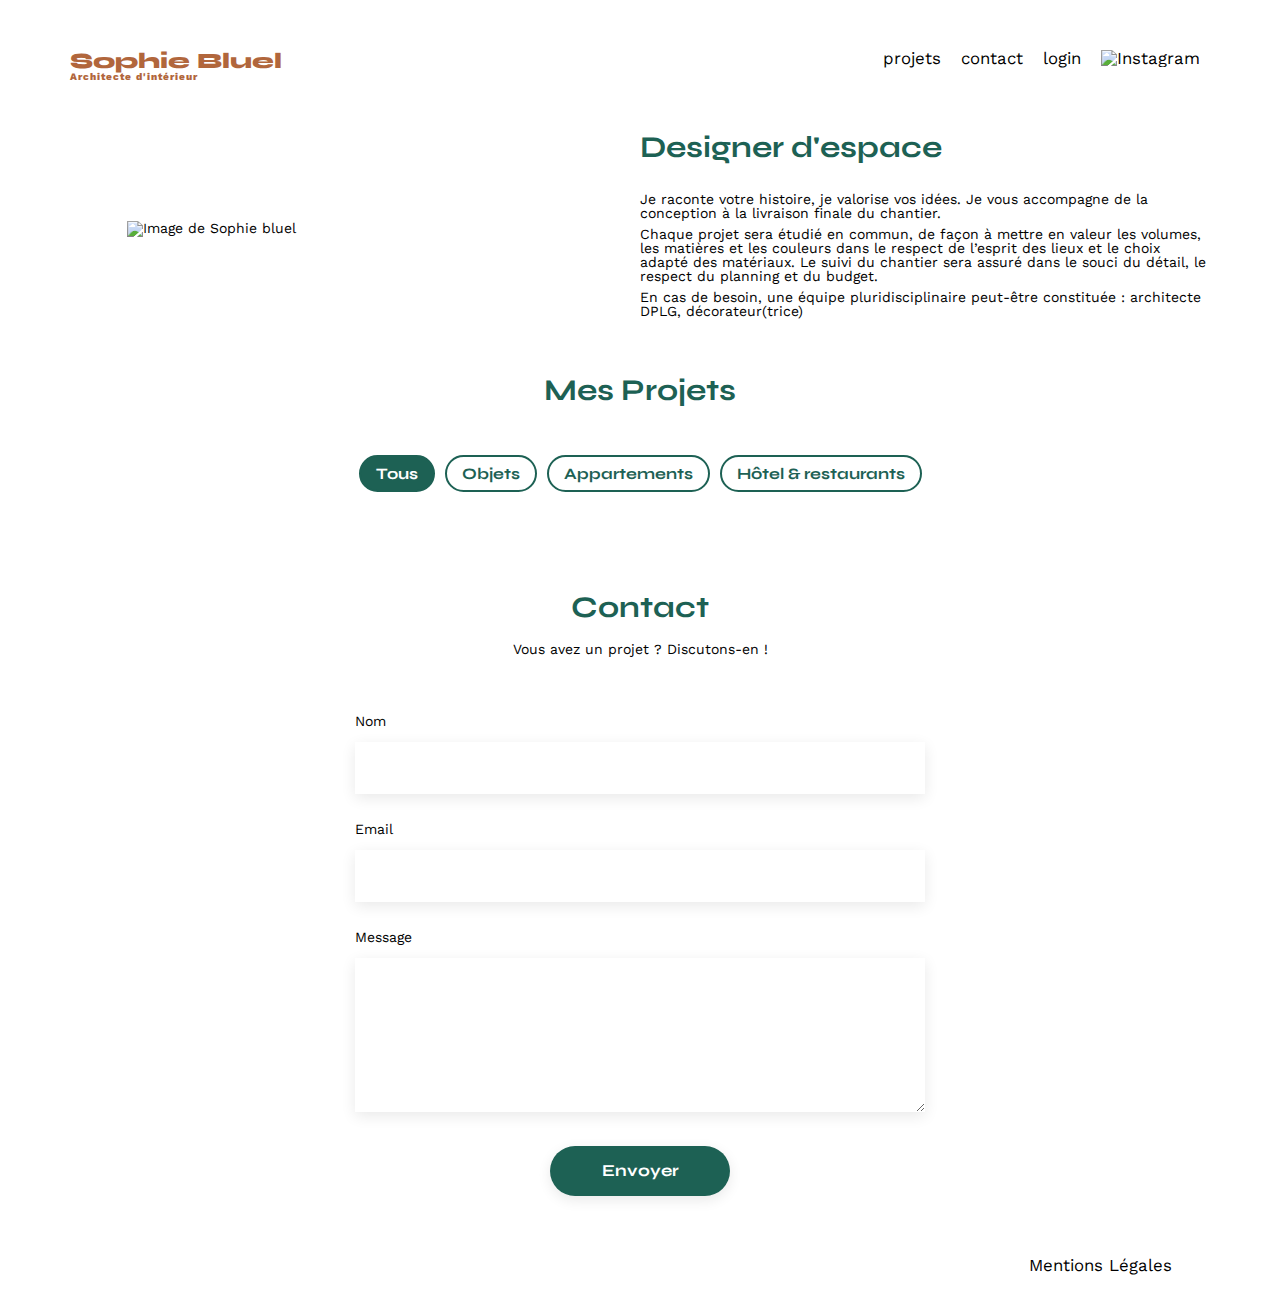
==== FrontEnd/index.html @ 1c9f4929 "ameliorations, envoir api fonctionnels, suppression de la gallerie fonctionnelle" ====
<!DOCTYPE html>
<html lang="fr">
  <head>
    <meta charset="UTF-8" />
    <title>Sophie Bluel - Architecte d'intérieur</title>
    <meta name="viewport" content="width=device-width, initial-scale=1.0" />
    <link rel="preconnect" href="https://fonts.googleapis.com" />
    <link rel="preconnect" href="https://fonts.gstatic.com" crossorigin />
    <link
      href="https://fonts.googleapis.com/css2?family=Syne:wght@700;800&family=Work+Sans&display=swap"
      rel="stylesheet"
    />
    <meta name="description" content="" />
    <link rel="stylesheet" href="./assets/style.css" />
    <script src="./assets/javascript/index.js" defer></script>
    <link
      rel="stylesheet"
      href="https://cdnjs.cloudflare.com/ajax/libs/font-awesome/6.2.1/css/all.min.css"
      integrity="sha512-MV7K8+y+gLIBoVD59lQIYicR65iaqukzvf/nwasF0nqhPay5w/9lJmVM2hMDcnK1OnMGCdVK+iQrJ7lzPJQd1w=="
      crossorigin="anonymous"
      referrerpolicy="no-referrer"
    />
  </head>
  <body>
    <aside class="modale remove">
      <div class="modale_container">
        <div class="modale_start">
          <div class="modale_top">
            <i class="fa-solid fa-arrow-left white"></i>

            <i class="fa-sharp fa-solid fa-xmark red"></i>
          </div>

          <h3 class="modale_titre">Galerie Photo</h3>
          <div class="modale_container_images"></div>
          <hr />
          <button class="ajout_photo">Ajouter une photo</button>
          <p class="supprimer">Supprimer la galerie</p>
         <aside class="modale_supprimer ">
          <p class="message_supprimer remove">Êtes vous sûr de vouloir supprimer toute la galerie? Cette action est <span>IRREVERSIBLE</span></p>
         
         </aside> 
        </div>

        <!--Modale: Ajouter une photo-->
        <div class="modale_form remove">
          <div class="modale_top">
            <i class="fa-solid fa-arrow-left"></i>
            <i class="fa-sharp fa-solid fa-xmark red"></i>
          </div>

          <h3 class="modale_titre">Ajout Photo</h3>

          <div class="modale_container_form">
            <img id="modale_container_form_img" src="assets/icons/modale_ajouter_image.svg" />
            <input
              type="file"
              id="real_image_form"
              name="image_form"
              aria-hidden="true"
              accept="image/png, image/jpg"
            />
            <button id="ajout_photo">+ Ajouter Photo</button>
            <p id="format">jpg, png: 4mo max</p>
          </div>
          <p class="erreur_taille remove">Veuillez selectionner une image de moins de 4mo</p>
          <p>Titre</p>
          <input type="text" id="input_title" name="input_title">
          <p>Catégorie</p>
          <select
          name="input_category"
          id="input_category"
          class="modal_input"
        >
          <!-- Options pour les catégories -->
          <option class="option" disabled selected>Choisir une option</option>
          
        </select>
      

          <hr/>
          <button class="valider" type="submit">Valider</button>
        </div>
      </div>
    </aside>
    <header>
      <h1>Sophie Bluel <span>Architecte d'intérieur</span></h1>
      <nav>
        <ul>
          <li>projets</li>
          <li>contact</li>
          <li class="link_login"><a href="login.html">login</a></li>
          <li><img src="./assets/icons/instagram.png" alt="Instagram" /></li>
        </ul>
      </nav>
    </header>
    <main>
      <section id="introduction">
        <figure>
          <img
            class="photo_sb"
            src="./assets/images/sophie-bluel.png"
            alt="Image de Sophie bluel"
          />
          <div class="modifier modifier_introduction remove">
            <img
              class="icon_modifier"
              src="./assets/icons/modifier.svg"
            />modifier
          </div>
        </figure>
        <article>
          <h2>Designer d'espace</h2>
          <p>
            Je raconte votre histoire, je valorise vos idées. Je vous accompagne
            de la conception à la livraison finale du chantier.
          </p>
          <p>
            Chaque projet sera étudié en commun, de façon à mettre en valeur les
            volumes, les matières et les couleurs dans le respect de l’esprit
            des lieux et le choix adapté des matériaux. Le suivi du chantier
            sera assuré dans le souci du détail, le respect du planning et du
            budget.
          </p>
          <p>
            En cas de besoin, une équipe pluridisciplinaire peut-être constituée
            : architecte DPLG, décorateur(trice)
          </p>
        </article>
      </section>
      <section id="portfolio">
        <div class="projets">
          <h2>Mes Projets</h2>
          <div class="modifier modifier_portfolio remove">
            <img
              class="icon_modifier"
              src="./assets/icons/modifier.svg"
            />modifier
          </div>
        </div>

        <article class="filtres">
          <button class="buttonSelected tous">Tous</button>
          <button class="objets">Objets</button>
          <button class="appart">Appartements</button>
          <button class="hotel">Hôtel & restaurants</button>
        </article>
        <div class="gallery"></div>
      </section>
      <section id="contact">
        <h2>Contact</h2>
        <p>Vous avez un projet ? Discutons-en !</p>
        <form action="#" method="post">
          <label for="name">Nom</label>
          <input type="text" name="name" id="name" />
          <label for="email">Email</label>
          <input type="email" name="email" id="email" />
          <label for="message">Message</label>
          <textarea name="message" id="message" cols="30" rows="10"></textarea>
          <input type="submit" value="Envoyer" />
        </form>
      </section>
    </main>

    <footer>
      <nav>
        <ul>
          <li>Mentions Légales</li>
        </ul>
      </nav>
    </footer>
  </body>
</html>
---- FrontEnd/assets/style.css ----
/* http://meyerweb.com/eric/tools/css/reset/
   v2.0 | 20110126
   License: none (public domain)
*/

html,
body,
div,
span,
applet,
object,
iframe,
h1,
h2,
h3,
h4,
h5,
h6,
p,
blockquote,
pre,
a,
abbr,
acronym,
address,
big,
cite,
code,
del,
dfn,
em,
img,
ins,
kbd,
q,
s,
samp,
small,
strike,
strong,
sub,
sup,
tt,
var,
b,
u,
i,
center,
dl,
dt,
dd,
ol,
ul,
li,
fieldset,
form,
label,
legend,
table,
caption,
tbody,
tfoot,
thead,
tr,
th,
td,
article,
aside,
canvas,
details,
embed,
figure,
figcaption,
footer,
header,
hgroup,
menu,
nav,
output,
ruby,
section,
summary,
time,
mark,
audio,
video {
  margin: 0;
  padding: 0;
  border: 0;
  font-size: 100%;
  font: inherit;
  vertical-align: baseline;
}
/* HTML5 display-role reset for older browsers */
article,
aside,
details,
figcaption,
figure,
footer,
header,
hgroup,
menu,
nav,
section {
  display: block;
}
body {
  line-height: 1;
}
ol,
ul {
  list-style: none;
}
blockquote,
q {
  quotes: none;
}
blockquote:before,
blockquote:after,
q:before,
q:after {
  content: "";
  content: none;
}
table {
  border-collapse: collapse;
  border-spacing: 0;
}
/** end reset css**/
body {
  max-width: 1140px;
  margin: auto;
  font-family: "Work Sans";
  font-size: 14px;
}
header {
  display: flex;
  justify-content: space-between;
  margin: 50px 0;
}
section {
  margin: 50px 0;
}

h1 {
  display: flex;
  flex-direction: column;
  font-family: "Syne";
  font-size: 22px;
  font-weight: 800;
  color: #b1663c;
}

h1 > span {
  font-family: "Work Sans";
  font-size: 10px;
  letter-spacing: 0.1em;
}

button {
  cursor: pointer;
}

h2 {
  font-family: "Syne";
  font-weight: 700;
  font-size: 30px;
  color: #1d6154;
}
nav ul {
  display: flex;
  align-items: center;
  list-style-type: none;
}
nav li {
  padding: 0 10px;
  font-size: 1.2em;
}
/* MODALE */
.modale {
  position: fixed;
  display: flex;
  align-items: center;
  justify-content: center;
  inset: 0;
  width: 100%;
  height: 100%;
  background-color: rgba(0, 0, 0, 0.736);
  margin: 0px;
}

.modale_container {
  display: flex;
  flex-direction: column;
  align-items: center;
  width: 630px;
  height: 731px;
  max-width: 100vw;
  max-height: 100vh;
  padding: 30px;
  background: #fff;
  padding: 20px;
  border-radius: 10px;
  overflow: scroll;

}
.modale_start {
  display: flex;
  flex-direction: column;
}

.modale_top {
  width: 80%;
  display: flex;
  justify-content: space-between;

}

.modale i.fa-xmark {
  font-size: 24px;
  z-index: 20;
}

.modale h3 {
  display: flex;
  justify-content: center;
  margin-top: 25px;
  font-size: 26px;
  font-weight: 400;
}

.modale_container_images {
  display: grid;
  grid-template-columns: repeat(5, 1fr);
  gap: 5px;
  margin: 50px auto;
  width: 435px;
}

.modale_container_images figure {
  width: 76.86px;
}
.modale_image {
  width: 76.86px;
  height: 102.57px;
  cursor: pointer;
}
.modale_image_trash {
  position: relative;
  left: 26px;
  bottom: 98px;
  width: 45px;
  cursor: pointer;
}
.red:hover {
  color: #d65353;
}

.white {
  color: white;
}
hr {
  width: 420px;
  color: #b3b3b3;
  margin-bottom: 40px;
}
.modale button {
  margin: 0 auto;
  height: 37px;
  width: 237px;
  background-color: #1d6154;
  font-weight: 700;
  font-size: 16px;
  font-family: "Syne";
  border: #1d6154 2px solid;
  border-radius: 50px;
  color: white;
  font-size: 14px;
}
.modale .supprimer {
  font-family: "Syne";
  color: #d65353;
  margin-top: 30px;
  text-align: center;
  font-weight: 300;
  font-size: 14px;


}
.modale_supprimer{
  display: flex;
  flex-direction: column;
  align-items: center;
  justify-content: center;
  margin-top: 20px;

}
.modale_supprimer p{
  font-size: 15px;
}

.modale_supprimer span {
  color:#d65353;
}

.modale_supprimer button {
margin-top: 10px;
}

#oui {
  background-color: #d65353 ;
  color: white;
  border: none;
  width: 150px;
  border-radius: 50px;
  margin: 0 auto;
  margin-top: 15px;
  padding: 10px;
  font-size:  13px;
}
.modale_form {
  display: flex;
  flex-direction: column;
}

.modale_container_form {
  width: 420px;
  height: 169px;
  background-color: #e8f1f6;
  margin: 50px auto;
  display: flex;
  flex-direction: column;
  align-items: center;
  margin-bottom: 20px;
}
.modale_top {
  width: 120%;
}

.modale_form .modale_top {
  display: flex;
  justify-content: center;
  gap: 562px;
}

.modale_container_form img {
  margin-top: 30px;
}

#image_form {
  background-color: red;
}
input[type="file"] {
  display: none;
}

#ajout_photo {
  background-color: #cbd6dc;
  color: #306685;
  border: none;
  margin: 10px 0px;
  width: 173px;
}

#ajout_photo:hover {
  background-color: #306685;
  color: white;
}

.format {
  color: #444;
  font-size: 10px;
  font-weight: 400;
}

#input_title,
#input_category {
  width: 420px;
  margin: 0 auto;
  height: 51px;
  border: none;
  box-shadow: 0px 4px 8px rgba(0, 0, 0, 0.253);
  margin-bottom: 10px;
  margin-top: 10px;
}

.modale_form p {
  width: 420px;
  margin: 0 auto;
  font-size: 14px;
}

.preview {
  width: 129px;
  height: 169px;
  object-fit: cover;
}

#format {
  width: auto;
}

.erreur_taille {
  margin: 0 auto;
  text-align: center;
  color: #d65353;
}

.link_login {
  text-decoration: none;
  color: black;
}
li {
  cursor: pointer;
}
li a {
  color: #000000;
  text-decoration: none;
}
li a:hover,
li:hover {
  color: #b1663c;
}
#introduction {
  display: flex;
  align-items: center;
}
#introduction figure {
  flex: 1;
}
#introduction figure .modifier_portfolio,
.modifier_introduction {
  margin: 10px 57px;
}
#introduction figure .icon_modifier {
  width: 18px;
}
#introduction .photo_sb {
  display: block;
  margin: auto;
  width: 80%;
}

.modifier_introduction img {
  margin-right: 10px;
}

.modifier {
  cursor: pointer;
}
.remove {
  display: none !important;
}
#introduction article {
  flex: 1;
}
#introduction h2 {
  margin-bottom: 1em;
}

#introduction p {
  margin-bottom: 0.5em;
}
#portfolio h2 {
  text-align: center;
  margin-bottom: 1em;
}
#portfolio .projets {
  display: flex;
  justify-content: center;
  gap: 35px;
}

.modifier_portfolio {
  gap: 10px;
  margin-top: 5px;
}

.modifier_portfolio img {
  margin-right: 10px;
}

.filtres {
  display: flex;
  justify-content: center;
  gap: 10px;
  padding-top: 20px;
  padding-bottom: 50px;
}
.filtres button {
  height: 37px;
  color: #1d6154;
  font-weight: 700;
  font-size: 16px;
  font-family: "Syne";
  background-color: white;
  border: #1d6154 2px solid;
  border-radius: 50px;
  padding: 5px 15px;
}

.filtres button.buttonSelected {
  background-color: #1d6154;
  color: white;
}
.gallery {
  width: 100%;
  display: grid;
  grid-template-columns: 1fr 1fr 1fr;
  grid-column-gap: 20px;
  grid-row-gap: 20px;
}

.gallery img {
  width: 100%;
}
#contact,
#login {
  width: 50%;
  margin: auto;
}

#login {
  margin-top: 150px;
}
#contact > *,
#login > * {
  text-align: center;
}
#contact h2,
#login h2 {
  margin-bottom: 20px;
}
#contact form,
#login form {
  text-align: left;
  margin-top: 30px;
  display: flex;
  flex-direction: column;
}

#contact input,
#login input {
  height: 50px;
  font-size: 1.2em;
  border: none;
  box-shadow: 0px 4px 14px rgba(0, 0, 0, 0.09);
}
#contact label,
#login label {
  margin: 2em 0 1em 0;
}
#contact textarea,
#login textarea {
  border: none;
  box-shadow: 0px 4px 14px rgba(0, 0, 0, 0.09);
}

input[type="submit"] {
  font-family: "Syne";
  font-weight: 700;
  color: white;
  background-color: #1d6154;
  margin: 2em auto;
  width: 180px;
  text-align: center;
  border-radius: 60px;
}

.oubli {
  color: #3d3d3d;
  display: flex;
  justify-content: center;
}
footer nav ul {
  display: flex;
  justify-content: flex-end;
  margin: 2em;
}

#footer_login {
  margin-top: 305px;
}

.shake {
  animation: shake 0.5s ease-in-out;
}

@keyframes shake {
  0% {
    transform: translateX(0);
  }
  20% {
    transform: translateX(-10px);
  }
  40% {
    transform: translateX(10px);
  }
  60% {
    transform: translateX(-10px);
  }
  80% {
    transform: translateX(10px);
  }
  100% {
    transform: translateX(0);
  }
}
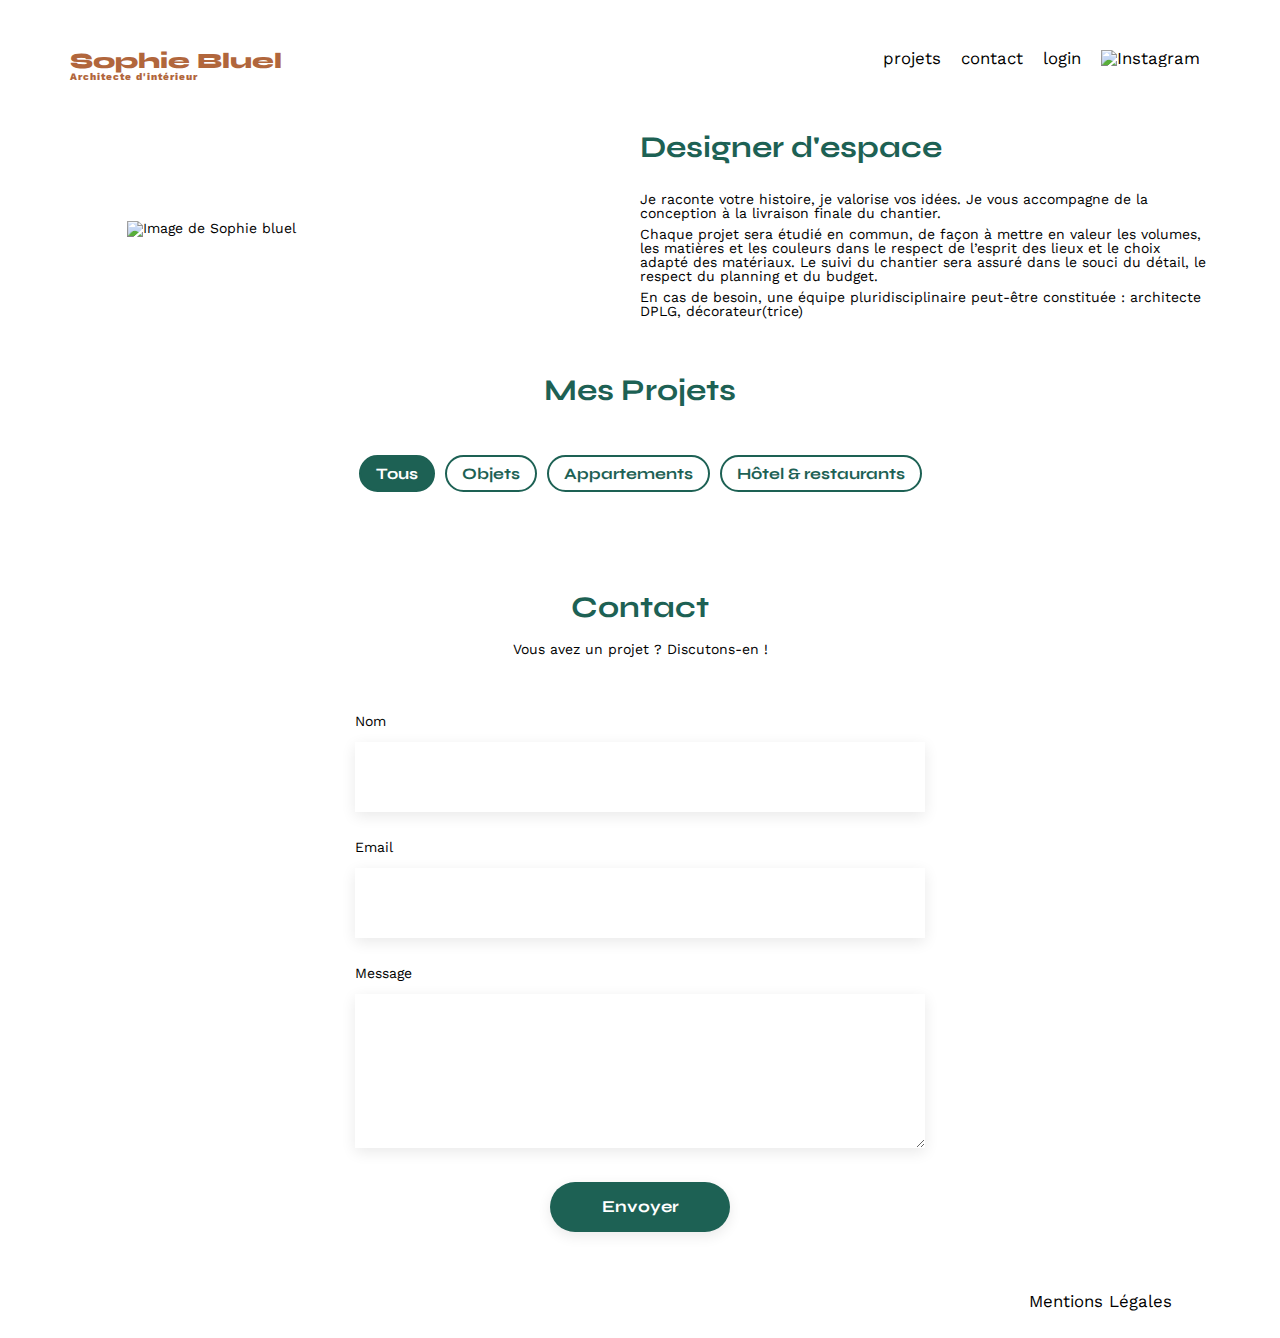
==== commit 192fec29: "version fonctionnelle prête au retour mentor" ====
--- a/FrontEnd/index.html
+++ b/FrontEnd/index.html
@@ -12,7 +12,13 @@
     />
     <meta name="description" content="" />
     <link rel="stylesheet" href="./assets/style.css" />
+    <script src="./assets/javascript/filtres.js"></script>
+    <script src="./assets/javascript/getWorks.js"></script>
+    <script src="./assets/javascript/deleteProject.js"></script>
+    <script src="./assets/javascript/getCategories.js"></script>
+    <script src="./assets/javascript/postWorks.js"></script>
     <script src="./assets/javascript/index.js" defer></script>
+
     <link
       rel="stylesheet"
       href="https://cdnjs.cloudflare.com/ajax/libs/font-awesome/6.2.1/css/all.min.css"
@@ -21,68 +27,74 @@
       referrerpolicy="no-referrer"
     />
   </head>
+  
   <body>
-    <aside class="modale remove">
-      <div class="modale_container">
-        <div class="modale_start">
-          <div class="modale_top">
-            <i class="fa-solid fa-arrow-left white"></i>
+   <aside class="loader remove">
+    <i class="fa-regular fa-trash-can"></i>
+  </aside>
+    <dialog class="modale">
+      <div class="modale_start">
+        <div class="modale_top">
+          <i class="fa-solid fa-arrow-left white"></i>
 
-            <i class="fa-sharp fa-solid fa-xmark red"></i>
-          </div>
-
-          <h3 class="modale_titre">Galerie Photo</h3>
-          <div class="modale_container_images"></div>
-          <hr />
-          <button class="ajout_photo">Ajouter une photo</button>
-          <p class="supprimer">Supprimer la galerie</p>
-         <aside class="modale_supprimer ">
-          <p class="message_supprimer remove">Êtes vous sûr de vouloir supprimer toute la galerie? Cette action est <span>IRREVERSIBLE</span></p>
-         
-         </aside> 
+          <i class="fa-sharp fa-solid fa-xmark red"></i>
         </div>
 
-        <!--Modale: Ajouter une photo-->
-        <div class="modale_form remove">
-          <div class="modale_top">
-            <i class="fa-solid fa-arrow-left"></i>
-            <i class="fa-sharp fa-solid fa-xmark red"></i>
-          </div>
+        <h3 class="modale_titre">Galerie Photo</h3>
+        <div class="modale_images"></div>
+        <hr />
+        <button class="ajout_photo">Ajouter une photo</button>
+        <p class="supprimer">Supprimer la galerie</p>
+        <dialog class="modale_supprimer">
+          <p class="modale_supprimer_gallerie">
+            Êtes vous sûr de vouloir supprimer toute la galerie?<br />
+            Cette action est <span>IRREVERSIBLE</span>
+            <button id="oui" >OUI</button>
+            <button id="non">NON</button>
+          </p>
+        </dialog>
+      </div>
 
-          <h3 class="modale_titre">Ajout Photo</h3>
+      <!--Modale: Ajouter une photo-->
+      <div class="modale_form_container">
+        <div class="modale_top">
+          <i class="fa-solid fa-arrow-left"></i>
+          <i class="fa-sharp fa-solid fa-xmark red"></i>
+        </div>
 
-          <div class="modale_container_form">
-            <img id="modale_container_form_img" src="assets/icons/modale_ajouter_image.svg" />
-            <input
-              type="file"
-              id="real_image_form"
-              name="image_form"
-              aria-hidden="true"
-              accept="image/png, image/jpg"
-            />
-            <button id="ajout_photo">+ Ajouter Photo</button>
-            <p id="format">jpg, png: 4mo max</p>
-          </div>
-          <p class="erreur_taille remove">Veuillez selectionner une image de moins de 4mo</p>
-          <p>Titre</p>
-          <input type="text" id="input_title" name="input_title">
-          <p>Catégorie</p>
-          <select
-          name="input_category"
-          id="input_category"
-          class="modal_input"
-        >
+        <h3 class="modale_titre">Ajout Photo</h3>
+
+        <div class="modale_form">
+          <img
+            id="modale_form_img"
+            src="assets/icons/modale_ajouter_image.svg"
+          />
+          <input
+            type="file"
+            id="real_image_form"
+            name="image_form"
+            aria-hidden="true"
+            accept="image/png, image/jpg"
+          />
+          <button id="ajout_photo">+ Ajouter Photo</button>
+          <p id="format">jpg, png: 4mo max</p>
+        </div>
+        <p class="erreur_taille remove">
+          Veuillez selectionner une image de moins de 4mo
+        </p>
+        <p class="input_description">Titre</p>
+        <input type="text" id="input_title" name="input_title" />
+        <p class="input_description">Catégorie</p>
+        <select name="input_category" id="input_category" class="modal_input">
           <!-- Options pour les catégories -->
           <option class="option" disabled selected>Choisir une option</option>
-          
         </select>
-      
 
-          <hr/>
-          <button class="valider" type="submit">Valider</button>
-        </div>
+        <hr />
+        <p class="message_erreur_formulaire remove">Veillez remplir l'intégralité du formulaire</p>
+        <button class="valider" type="submit">Valider</button>
       </div>
-    </aside>
+    </dialog>
     <header>
       <h1>Sophie Bluel <span>Architecte d'intérieur</span></h1>
       <nav>
@@ -96,7 +108,7 @@
     </header>
     <main>
       <section id="introduction">
-        <figure>
+        <figure class="figure">
           <img
             class="photo_sb"
             src="./assets/images/sophie-bluel.png"
--- a/FrontEnd/assets/style.css
+++ b/FrontEnd/assets/style.css
@@ -179,21 +179,6 @@
 }
 /* MODALE */
 .modale {
-  position: fixed;
-  display: flex;
-  align-items: center;
-  justify-content: center;
-  inset: 0;
-  width: 100%;
-  height: 100%;
-  background-color: rgba(0, 0, 0, 0.736);
-  margin: 0px;
-}
-
-.modale_container {
-  display: flex;
-  flex-direction: column;
-  align-items: center;
   width: 630px;
   height: 731px;
   max-width: 100vw;
@@ -202,8 +187,11 @@
   background: #fff;
   padding: 20px;
   border-radius: 10px;
-  overflow: scroll;
-
+  border: none;
+}
+
+.modale::backdrop {
+  background-color: #00000092;
 }
 .modale_start {
   display: flex;
@@ -211,13 +199,18 @@
 }
 
 .modale_top {
-  width: 80%;
+  width: 100%;
   display: flex;
   justify-content: space-between;
-
+  gap: 560px;
 }
 
 .modale i.fa-xmark {
+  font-size: 24px;
+  z-index: 20;
+}
+
+.modale i.fa-arrow-left {
   font-size: 24px;
   z-index: 20;
 }
@@ -230,7 +223,7 @@
   font-weight: 400;
 }
 
-.modale_container_images {
+.modale_images {
   display: grid;
   grid-template-columns: repeat(5, 1fr);
   gap: 5px;
@@ -238,7 +231,7 @@
   width: 435px;
 }
 
-.modale_container_images figure {
+.modale_images figure {
   width: 76.86px;
 }
 .modale_image {
@@ -263,7 +256,7 @@
 hr {
   width: 420px;
   color: #b3b3b3;
-  margin-bottom: 40px;
+  margin-bottom: 30px;
 }
 .modale button {
   margin: 0 auto;
@@ -285,31 +278,37 @@
   text-align: center;
   font-weight: 300;
   font-size: 14px;
-
-
-}
-.modale_supprimer{
+}
+.modale_supprimer {
+  border: none;
+  border-radius: 12px;
+}
+
+.modale_supprimer::backdrop {
+  background-color: hsla(0, 0%, 0%, 0.702);
+}
+.modale_supprimer_gallerie {
   display: flex;
   flex-direction: column;
   align-items: center;
   justify-content: center;
-  margin-top: 20px;
-
-}
-.modale_supprimer p{
+  margin-top: 5px;
+  text-align: center;
+}
+.modale_supprimer_gallerie p {
   font-size: 15px;
 }
 
-.modale_supprimer span {
-  color:#d65353;
-}
-
-.modale_supprimer button {
-margin-top: 10px;
+.modale_supprimer_gallerie span {
+  color: #d65353;
+}
+
+.modale_supprimer_gallerie button {
+  margin-top: 10px;
 }
 
 #oui {
-  background-color: #d65353 ;
+  background-color: #d65353;
   color: white;
   border: none;
   width: 150px;
@@ -317,14 +316,26 @@
   margin: 0 auto;
   margin-top: 15px;
   padding: 10px;
-  font-size:  13px;
-}
+  font-size: 13px;
+}
+
+#non {
+  background-color: #1d6154;
+  color: white;
+  border: none;
+  width: 150px;
+  border-radius: 50px;
+  margin: 0 auto;
+  margin-top: 15px;
+  padding: 10px;
+  font-size: 13px;
+}
+.modale_form_container {
+  display: flex;
+  flex-direction: column;
+}
+
 .modale_form {
-  display: flex;
-  flex-direction: column;
-}
-
-.modale_container_form {
   width: 420px;
   height: 169px;
   background-color: #e8f1f6;
@@ -334,17 +345,12 @@
   align-items: center;
   margin-bottom: 20px;
 }
-.modale_top {
-  width: 120%;
-}
-
-.modale_form .modale_top {
-  display: flex;
-  justify-content: center;
-  gap: 562px;
-}
-
-.modale_container_form img {
+.input_description {
+  width: 420px;
+  margin: 0 auto;
+}
+
+#modale_form_img {
   margin-top: 30px;
 }
 
@@ -546,6 +552,7 @@
   font-size: 1.2em;
   border: none;
   box-shadow: 0px 4px 14px rgba(0, 0, 0, 0.09);
+  padding: 10px;
 }
 #contact label,
 #login label {
@@ -556,7 +563,13 @@
   border: none;
   box-shadow: 0px 4px 14px rgba(0, 0, 0, 0.09);
 }
-
+.message_erreur_login {
+  display: flex;
+  justify-content: center;
+  padding-top: 15px;
+  gap: 10px;
+  color: #d65353;
+}
 input[type="submit"] {
   font-family: "Syne";
   font-weight: 700;
@@ -607,3 +620,39 @@
     transform: translateX(0);
   }
 }
+
+.loader {
+  height: 100%;
+  width: 100%;
+  position: fixed;
+  background-color: rgba(255, 250, 250, 0.739);
+  z-index: 20;
+  display: flex;
+  justify-content: center;
+  align-items: center;
+  gap: 15px;
+  animation: loader 1s;
+  animation-delay: 1.75s;
+  animation-fill-mode: forwards;
+}
+
+.loader i {
+  font-size: 110px;
+  color: #1d6154;
+  animation: spin 2s linear infinite;
+}
+
+@keyframes spin {
+  0% {
+    transform: rotate(0deg);
+  }
+  90% {
+    transform: rotate(360deg);
+  }
+}
+
+.message_erreur_formulaire {
+  margin: 0 auto;
+  margin-bottom: 15px;
+  color: #d65353;
+}
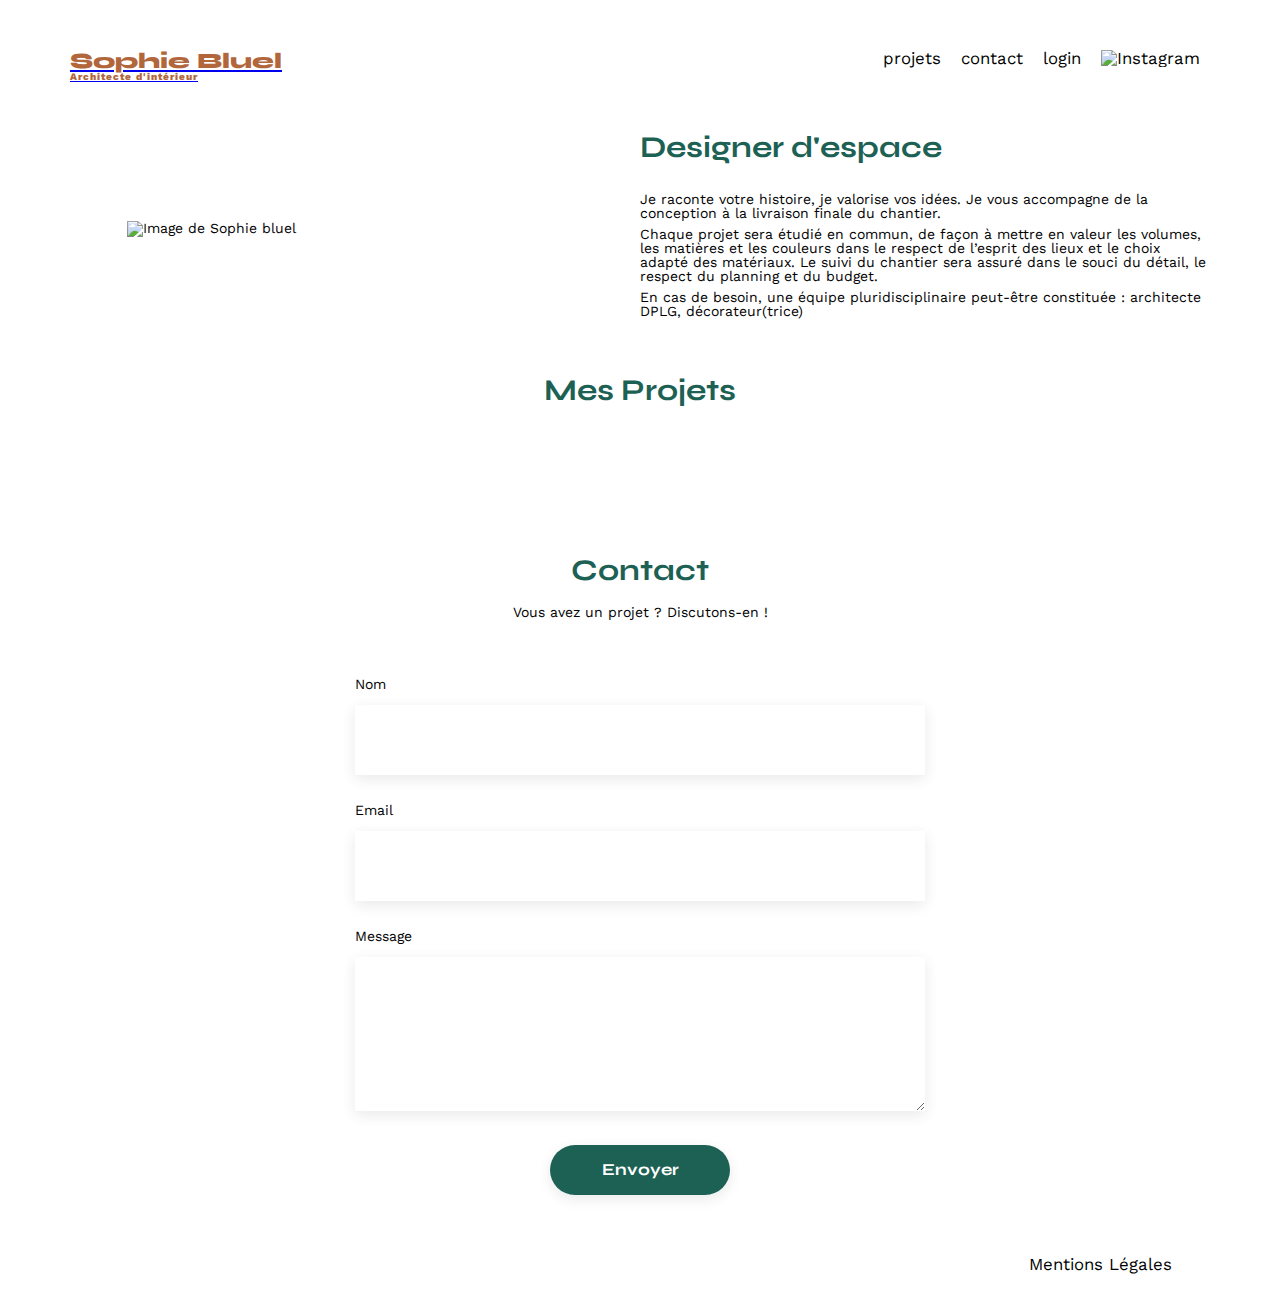
==== commit d956598e: "debbuggage" ====
--- a/FrontEnd/index.html
+++ b/FrontEnd/index.html
@@ -13,10 +13,10 @@
     <meta name="description" content="" />
     <link rel="stylesheet" href="./assets/style.css" />
     <script src="./assets/javascript/filtres.js"></script>
-    <script src="./assets/javascript/getWorks.js"></script>
-    <script src="./assets/javascript/deleteProject.js"></script>
-    <script src="./assets/javascript/getCategories.js"></script>
-    <script src="./assets/javascript/postWorks.js"></script>
+    <script src="./assets/javascript/modale.js"></script>
+    <script src="./assets/javascript/fetch.js"></script>
+    <script src="./assets/javascript/utils.js"></script>
+    <script src="./assets/javascript/new.js"></script>
     <script src="./assets/javascript/index.js" defer></script>
 
     <link
@@ -33,7 +33,7 @@
     <i class="fa-regular fa-trash-can"></i>
   </aside>
     <dialog class="modale">
-      <div class="modale_start">
+      <div class="modaleStart">
         <div class="modale_top">
           <i class="fa-solid fa-arrow-left white"></i>
 
@@ -43,10 +43,10 @@
         <h3 class="modale_titre">Galerie Photo</h3>
         <div class="modale_images"></div>
         <hr />
-        <button class="ajout_photo">Ajouter une photo</button>
+        <button class="ajoutphoto">Ajouter une photo</button>
         <p class="supprimer">Supprimer la galerie</p>
         <dialog class="modale_supprimer">
-          <p class="modale_supprimer_gallerie">
+          <p class="modaleSupprimerGallerie">
             Êtes vous sûr de vouloir supprimer toute la galerie?<br />
             Cette action est <span>IRREVERSIBLE</span>
             <button id="oui" >OUI</button>
@@ -56,7 +56,7 @@
       </div>
 
       <!--Modale: Ajouter une photo-->
-      <div class="modale_form_container">
+      <div class="modaleformContainer">
         <div class="modale_top">
           <i class="fa-solid fa-arrow-left"></i>
           <i class="fa-sharp fa-solid fa-xmark red"></i>
@@ -64,9 +64,9 @@
 
         <h3 class="modale_titre">Ajout Photo</h3>
 
-        <div class="modale_form">
+        <div class="modaleForm">
           <img
-            id="modale_form_img"
+            id="modaleForm_img"
             src="assets/icons/modale_ajouter_image.svg"
           />
           <input
@@ -76,7 +76,7 @@
             aria-hidden="true"
             accept="image/png, image/jpg"
           />
-          <button id="ajout_photo">+ Ajouter Photo</button>
+          <button id="ajoutphoto">+ Ajouter Photo</button>
           <p id="format">jpg, png: 4mo max</p>
         </div>
         <p class="erreur_taille remove">
@@ -87,21 +87,21 @@
         <p class="input_description">Catégorie</p>
         <select name="input_category" id="input_category" class="modal_input">
           <!-- Options pour les catégories -->
-          <option class="option" disabled selected>Choisir une option</option>
+          <option class="option" value="no-option" disabled selected>Choisir une option</option>
         </select>
 
         <hr />
-        <p class="message_erreur_formulaire remove">Veillez remplir l'intégralité du formulaire</p>
-        <button class="valider" type="submit">Valider</button>
+        <p class="messageErreurFormulaire remove">Veillez remplir l'intégralité du formulaire</p>
+        <button class="valider">Valider</button>
       </div>
     </dialog>
     <header>
-      <h1>Sophie Bluel <span>Architecte d'intérieur</span></h1>
+      <a href="index.html"><h1>Sophie Bluel <span>Architecte d'intérieur</span></h1></a>
       <nav>
         <ul>
           <li>projets</li>
           <li>contact</li>
-          <li class="link_login"><a href="login.html">login</a></li>
+          <li class="loginLogout"><a href="login.html">login</a></li>
           <li><img src="./assets/icons/instagram.png" alt="Instagram" /></li>
         </ul>
       </nav>
@@ -114,12 +114,6 @@
             src="./assets/images/sophie-bluel.png"
             alt="Image de Sophie bluel"
           />
-          <div class="modifier modifier_introduction remove">
-            <img
-              class="icon_modifier"
-              src="./assets/icons/modifier.svg"
-            />modifier
-          </div>
         </figure>
         <article>
           <h2>Designer d'espace</h2>
@@ -152,10 +146,6 @@
         </div>
 
         <article class="filtres">
-          <button class="buttonSelected tous">Tous</button>
-          <button class="objets">Objets</button>
-          <button class="appart">Appartements</button>
-          <button class="hotel">Hôtel & restaurants</button>
         </article>
         <div class="gallery"></div>
       </section>
